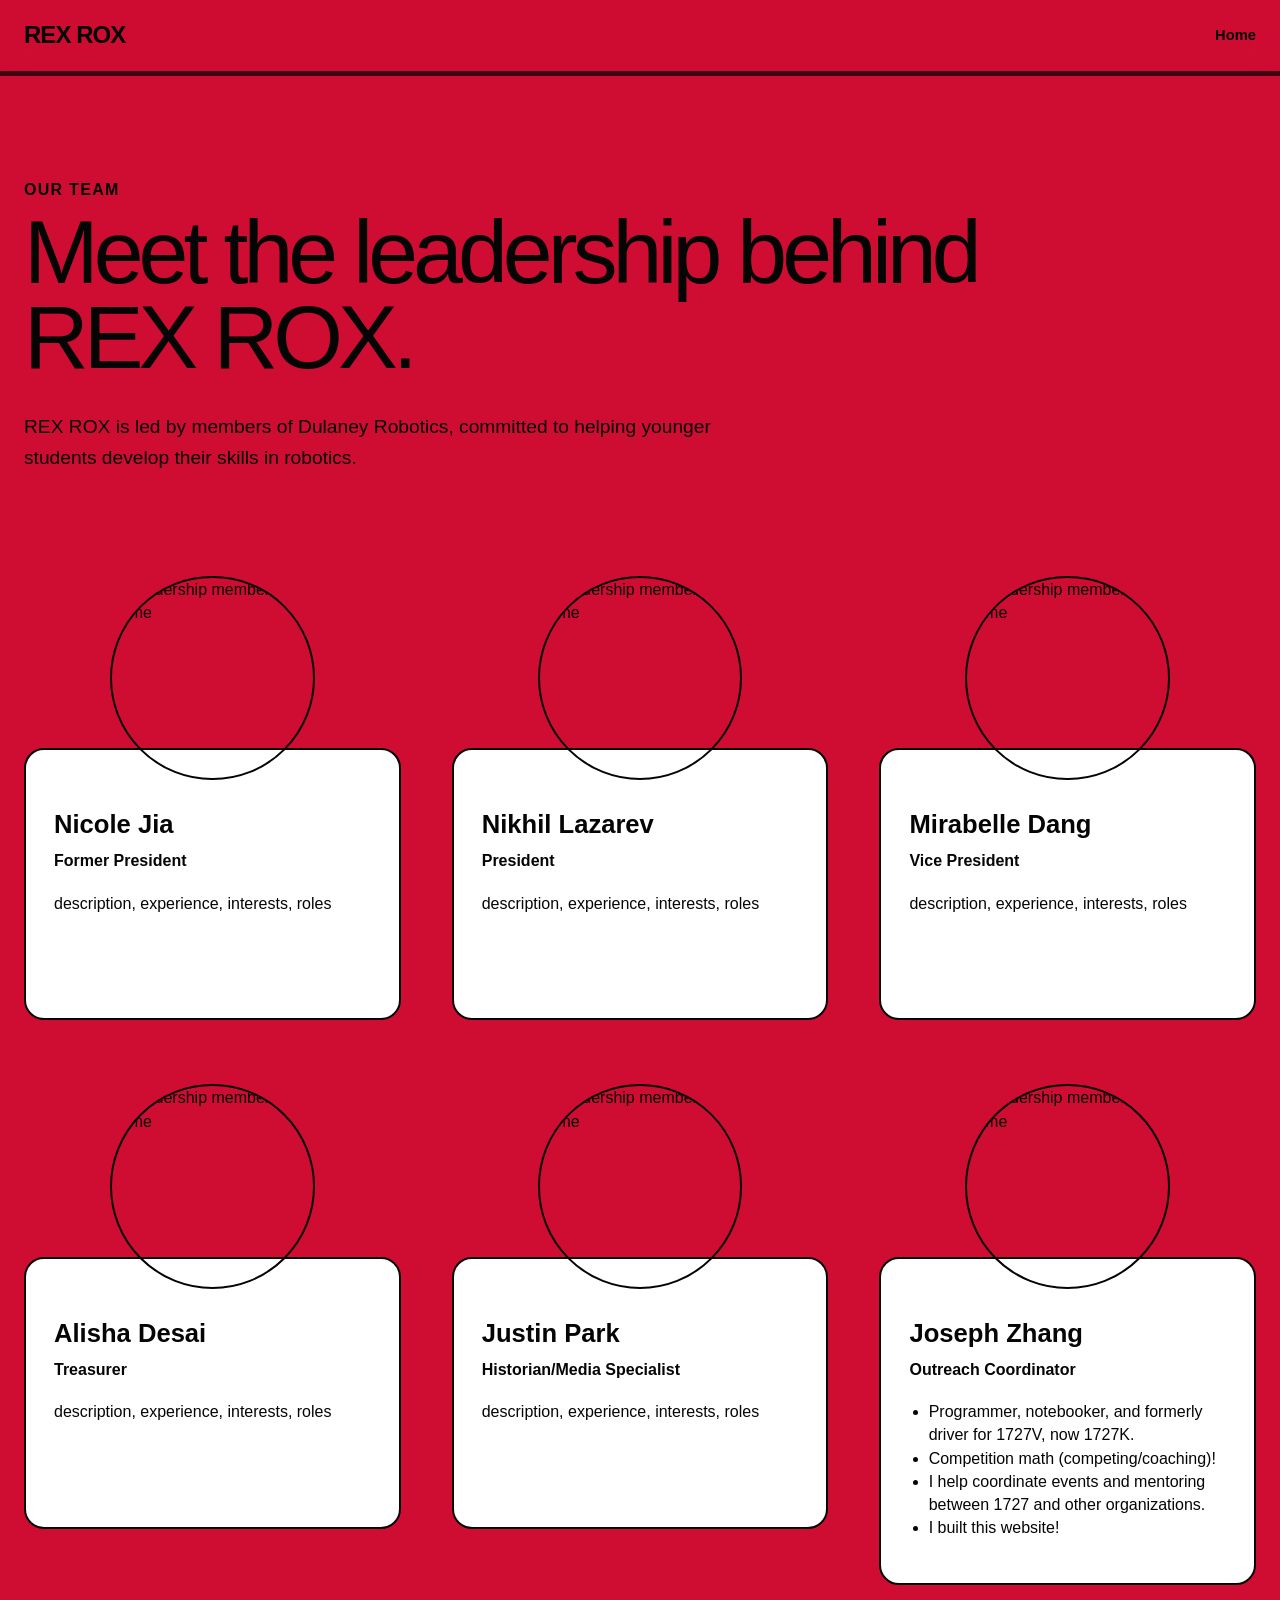
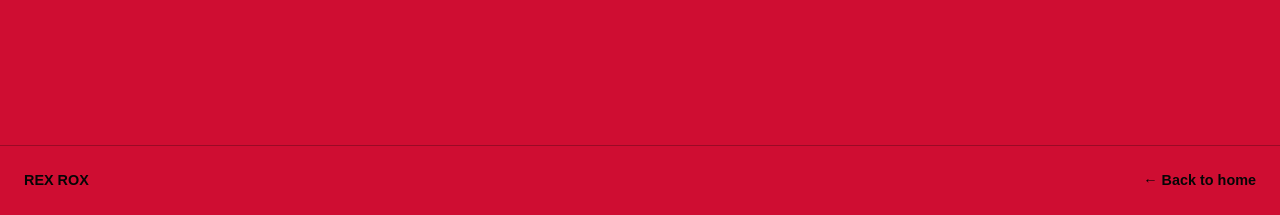
==== about.html @ 052d2d2e "Added about me section" ====
<!doctype html>
<html lang="en">
<head>
    <meta charset="utf-8">
    <meta name="viewport" content="width=device-width, initial-scale=1">

    <title>About Us | REX ROX</title>

    <link rel="icon" type="image/png" href="assets/images/favicon.png">
    <link rel="stylesheet" href="css/style.css">
</head>

<body class="about-page">

    <header class="site-header">
        <a class="brand" href="index.html">REX ROX</a>

        <nav class="site-nav">
            <a href="index.html">Home</a>
        </nav>
    </header>

    <main class="about-main">

        <section class="about-intro section-shell">
            <p class="eyebrow">OUR TEAM</p>
            <h1>Meet the leadership behind REX ROX.</h1>

            <p class="about-intro-text">
                REX ROX is led by members of Dulaney Robotics, committed
                to helping younger students develop their skills in robotics.
            </p>
        </section>

        <section class="leadership section-shell">

            <div class="leadership-grid">

                <article class="leader-card">
                    <img
                        class="leader-photo"
                        src="assets/images/leader-1.jpg"
                        alt="Leadership member name"
                    >

                    <div class="leader-info">
                        <h2>Nicole Jia</h2>
                        <p class="leader-role">Former President</p>
                        <p>
                            description, experience, interests, roles
                        </p>
                    </div>
                </article>


                <article class="leader-card">
                    <img
                        class="leader-photo"
                        src="assets/images/leader-2.jpg"
                        alt="Leadership member name"
                    >

                    <div class="leader-info">
                        <h2>Nikhil Lazarev</h2>
                        <p class="leader-role">President</p>
                        <p>
                            description, experience, interests, roles
                        </p>
                    </div>
                </article>


                <article class="leader-card">
                    <img
                        class="leader-photo"
                        src="assets/images/leader-3.jpg"
                        alt="Leadership member name"
                    >

                    <div class="leader-info">
                        <h2>Mirabelle Dang</h2>
                        <p class="leader-role">Vice President</p>
                        <p>
                            description, experience, interests, roles
                        </p>
                    </div>
                </article>


                <article class="leader-card">
                    <img
                        class="leader-photo"
                        src="assets/images/leader-4.jpg"
                        alt="Leadership member name"
                    >

                    <div class="leader-info">
                        <h2>Alisha Desai</h2>
                        <p class="leader-role">Treasurer</p>
                        <p>
                            description, experience, interests, roles
                        </p>
                    </div>
                </article>


                <article class="leader-card">
                    <img
                        class="leader-photo"
                        src="assets/images/leader-5.jpg"
                        alt="Leadership member name"
                    >

                    <div class="leader-info">
                        <h2>Justin Park</h2>
                        <p class="leader-role">Historian/Media Specialist</p>
                        <p>
                            description, experience, interests, roles
                        </p>
                    </div>
                </article>


                <article class="leader-card">
                    <img
                        class="leader-photo"
                        src="assets/images/leader-6.jpg"
                        alt="Leadership member name"
                    >

                    <div class="leader-info">
                        <h2>Joseph Zhang</h2>
                        <p class="leader-role">Outreach Coordinator</p>
                        <ul>
                          <li>Programmer, notebooker, and formerly driver for 1727V, now 1727K.</li>
                          <li>Competition math (competing/coaching)!</li>
                          <li>I help coordinate events and mentoring between 1727 and other organizations.</li>
                          <li>I built this website!</li>
                        </ul>
                    </div>
                </article>

            </div>

        </section>

    </main>

    <footer class="site-footer">
        <span>REX ROX</span>
        <a href="index.html">← Back to home</a>
    </footer>

</body>
</html>
---- css/style.css ----
:root {
    --red: #cf0d32;
    --orange: #ffa30a;
    --peach: #ffb36b;
    --black: #050505;
    --white: #ffffff;
    --radius: 1.25rem;
    --page-width: 92rem;
    --header-height: 4.75rem;
}

*, *::before, *::after { box-sizing: border-box; }

html {
    scroll-behavior: smooth;
    scroll-padding-top: calc(var(--header-height) + 1rem);
}

body {
    margin: 0;
    background: var(--red);
    color: var(--black);
    font-family: 'Inter', Arial, Helvetica, sans-serif;
    line-height: 1.45;
}

h1, h2 {
    font-family: Arial, Helvetica, sans-serif;
}

img { display: block; max-width: 100%; }
a { color: inherit; }

.section-shell {
    width: min(calc(100% - 3rem), var(--page-width));
    margin-inline: auto;
}

.sr-only {
    position: absolute;
    width: 1px;
    height: 1px;
    padding: 0;
    margin: -1px;
    overflow: hidden;
    clip: rect(0, 0, 0, 0);
    white-space: nowrap;
    border: 0;
}

/* Header */

.site-header {
    position: sticky;
    top: 0;
    z-index: 20;
    min-height: var(--header-height);
    display: flex;
    align-items: center;
    justify-content: space-between;
    gap: 2rem;
    padding: .85rem max(1.5rem, calc((100vw - var(--page-width)) / 2));
    background: rgba(207, 13, 50, .92);
    border-bottom: 5px solid rgba(0, 0, 0, 0.7);
    backdrop-filter: blur(12px);
}

.brand {
    font-size: 1.5rem;
    font-weight: 700;
    text-decoration: none;
    letter-spacing: -.04em;
}

.site-nav {
    display: flex;
    gap: 1.4rem;
    align-items: center;
}

.site-nav a {
    position: relative;
    text-decoration: none;
    font-size: .92rem;
    font-weight: 700;
}

.site-nav a::after {
    content: "";
    position: absolute;

    left: 50%;
    bottom: -0.35rem;

    width: 0;
    height: 2px;

    background: currentColor;

    transform: translateX(-50%);
    transition: width 200ms ease;
}

.site-nav a:hover::after,
.site-nav a:focus-visible::after {
    width: 100%;
}

.nav-toggle {
    display: none;
    border: 0;
    background: transparent;
}

.nav-toggle > span:not(.sr-only) {
    width: 1.5rem;
    height: 2px;
    display: block;
    margin: .3rem;
    background: var(--black);
}

/* Hero */

.hero {
    min-height: calc(100svh - var(--header-height));
    display: grid;
    grid-template-columns: minmax(0, 1.15fr) minmax(20rem, .85fr);
    gap: clamp(2rem, 7vw, 7rem);
    align-items: center;
    padding-block: clamp(3rem, 7vw, 6rem);
}

.hero-copy {
    min-height: 38rem;
    display: flex;
    flex-direction: column;
    justify-content: space-between;
    align-items: flex-start;
}

.hero h1 {
    margin: 0;
    color: var(--white);
    font-size: clamp(5rem, 11vw, 10rem);
    font-weight: 400;
    line-height: .82;
    letter-spacing: -.075em;
}

.hero-kicker {
    max-width: 34rem;
    margin: 2rem 0 0;
    font-size: clamp(1.2rem, 2vw, 1.8rem);
}

.issue-pill, .date-pill {
    margin: 0;
    border-radius: .9rem;
    font-size: 1rem;
    font-weight: bold;
    /* font-family: 'Anta', Arial, sans-serif; */
}

.issue-pill {
    min-width: 13rem;
    padding: .85rem 2rem;
    background: rgb(255,255,255,0.8);
    text-align: center;
}

.date-pill {
    padding: .8rem 2.2rem;
    border: 2px solid var(--peach);
    color: var(--white);
}

.hero-media { margin: 0; }

.hero-media img {
    width: 100%;
    aspect-ratio: 4 / 4;
    object-fit: cover;
    border: 2px solid var(--peach);
    border-radius: 1.8rem;
}

/* Mission */

.mission { padding-block: clamp(5rem, 10vw, 9rem); }

.mission h2 {
    margin: 0 0 2.5rem;
    font-size: clamp(4rem, 8vw, 8rem);
    font-weight: 400;
    line-height: .9;
    letter-spacing: -.065em;
}

.mission-card {
    max-width: 75rem;
    padding: clamp(1.75rem, 3vw, 2.75rem);
    background: #f7f4f2;
    border: 1.5px solid var(--black);
    border-radius: var(--radius);

    font-size: clamp(1.05rem, 1.3vw, 1.35rem);
    line-height: 1.6;
}

.mission-card p {
    margin: 0;
    /* max-width: 68ch; */
}
.mission-card p + p { margin-top: 2rem; }

.about-me-link {
    color: #4444ff;
    text-decoration: underline;
}

/* Get Started */

.start-section {
    padding-block: clamp(5rem, 9vw, 8rem);
    background: var(--black);
    color: var(--orange);
}

.start-heading { text-align: center; }

.start-heading h2 {
    margin: 0 0 clamp(3rem, 6vw, 6rem);
    font-size: clamp(2.7rem, 5vw, 5rem);
    font-weight: 400;
    line-height: 1.06;
}

.start-heading em { font-weight: 400; }

.action-grid {
    display: grid;
    grid-template-columns: 1fr 1.35fr 1fr;
    gap: clamp(1.5rem, 3vw, 3rem);
    align-items: end;
}

.action-card {
    display: grid;
    gap: .65rem;
    color: inherit;
    text-decoration: none;
    transition: transform 180ms ease;
}

.action-card:hover,
.action-card:focus-visible {
    transform: translateY(-1.1rem);
}

.action-label {
    padding: .9rem 1rem;
    border: 2px solid var(--orange);
    border-radius: 1rem;
    text-align: center;
    font-size: clamp(1.2rem, 2vw, 2rem);
}

.action-body,
.action-media {
    min-height: 14rem;
    display: flex;
    justify-content: center;
    align-items: center;
    padding: 2rem;
    border-radius: 1rem;
    background: var(--orange);
    color: var(--black);
    text-align: center;
    font-size: clamp(1.2rem, 2vw, 1.7rem);
}

.action-media {
    flex-direction: column;
    overflow: hidden;
    padding: 0;
}

.action-media > span { padding: .35rem 1rem; }

.action-media img {
    width: auto;
    height: auto;
    min-height: 10rem;
    max-height: 10rem;
    object-fit: cover;
    padding: 1rem 0;
}

/* Resources */

.resources { padding-block: clamp(5rem, 9vw, 8rem); }

.resources-heading {
    position: relative;
    min-height: 21rem;
}

.resources-heading h2 {
    margin: 0;
    font-size: clamp(4.5rem, 9vw, 8.6rem);
    font-weight: 400;
    line-height: .78;
    letter-spacing: -.075em;
}

.resources-heading {
    position: relative;
}

.student-callout {
    position: absolute;
    bottom: 0rem;
    right: 5rem;
    width: clamp(12rem, 28vw, 24rem);
    height: auto;
}

.resource-grid {
    display: grid;
    grid-template-columns: repeat(3, 1fr);
    gap: clamp(1.5rem, 5vw, 6rem);
}

.resource-card {
    min-height: 24rem;
    display: flex;
    flex-direction: column;
    justify-content: center;
    gap: 1rem;
    padding: 2rem;
    background: var(--white);
    border: 2px solid var(--orange);
    border-radius: 1rem;
    text-align: center;
    text-decoration: none;
    transition: transform 180ms ease, box-shadow 180ms ease;
}

.resource-card:hover,
.resource-card:focus-visible {
    transform: translateY(-.4rem);
    box-shadow: 0 1rem 0 rgba(0, 0, 0, .12);
}

.resource-card img {
    width: 100%;
    height: 15rem;
    object-fit: contain;
}

.resource-card span {
    font-size: 1.15rem;
    font-weight: 700;
}

/* Gallery */

.gallery { padding-block: clamp(5rem, 9vw, 8rem); }
.gallery-heading { margin-bottom: 3rem; }

.eyebrow {
    margin: 0 0 .5rem;
    font-weight: 700;
    letter-spacing: .08em;
}

.gallery-heading h2 {
    max-width: 50rem;
    margin: 0;
    font-size: clamp(3rem, 6vw, 6rem);
    font-weight: 400;
    line-height: .95;
    letter-spacing: -.055em;
}

.gallery-grid {
    display: grid;
    grid-template-columns: repeat(4, 1fr);
    grid-auto-rows: 11rem;
    gap: 1.5rem;
}

.gallery-item,
.gallery-note {
    margin: 0;
    overflow: hidden;
    border: 2px solid var(--black);
    border-radius: 1rem;
}

.gallery-item img {
    width: 100%;
    height: 100%;
    object-fit: cover;
}

.gallery-item--large,
.gallery-note--large {
    grid-column: span 4;
    grid-row: span 3;
}

.gallery-item--tall,
.gallery-note--tall {
    grid-row: span 2;
}

.gallery-note {
    display: flex;
    align-items: flex-end;
    padding: 1.6rem;
    font-size: 1.2rem;
}

.gallery-note p { margin: 0; }
.gallery-note--orange { background: #ff5508; }
.gallery-note--peach { background: var(--peach); }

/* Socials */

.socials {
    display: grid;
    grid-template-columns: 1.15fr .85fr;
    gap: clamp(2rem, 6vw, 6rem);
    padding-block: clamp(5rem, 9vw, 8rem);
}

.social-card {
    min-height: 40rem;
    display: flex;
    flex-direction: column;
    padding: clamp(2rem, 5vw, 5rem);
    background: var(--peach);
    border: 2px solid var(--orange);
    border-radius: 1.6rem;
}

.social-card h2 {
    margin: 0 0 auto;
    text-align: center;
    font-size: clamp(5rem, 9vw, 9rem);
    font-weight: 700;
    line-height: .8;
    letter-spacing: -.06em;
}

.social-links {
    display: grid;
    gap: .8rem;
    margin-top: 4rem;
}

.social-links a {
    display: flex;
    justify-content: space-between;
    gap: 2rem;
    padding-block: .8rem;
    border-bottom: 1px solid rgba(0, 0, 0, .4);
    text-decoration: none;
    font-size: 1.2rem;
    font-weight: 700;
}

.social-links span { font-weight: 400; }

.social-link {
    color: #4444ff;
    text-decoration: underline;
}

.social-note {
    margin: 3rem 0 0;
    font-size: 1.1rem;
}

.social-photo { margin: 0; }

.social-photo img {
    width: 100%;
    height: min(42rem, 70vw);
    object-fit: cover;
    border: 2px solid var(--black);
    border-radius: 1.6rem;
}

.social-photo figcaption {
    margin-top: .75rem;
    font-size: .9rem;
}

/* Footer */

.site-footer {
    display: flex;
    justify-content: space-between;
    gap: 2rem;
    padding: 1.5rem max(1.5rem, calc((100vw - var(--page-width)) / 2));
    border-top: 1px solid rgba(0, 0, 0, .25);
    font-size: .9rem;
    font-weight: bold;
}

/* Scroll reveal animation */

.reveal {
    opacity: 0;
    transition:
        opacity 700ms ease,
        transform 700ms ease;
    will-change: opacity, transform;
}

.reveal-left {
    transform: translateX(-50px);
}

.reveal-right {
    transform: translateX(50px);
}

.reveal-up {
    transform: translateY(40px);
}

.reveal-delay-1 {
    transition-delay: 140ms;
}

.reveal.is-visible {
    opacity: 1;
    transform: translate(0, 0);
}

/* Responsive Changes */

@media (max-width: 960px) {
     .gallery-grid {
        grid-template-columns: repeat(2,1fr);
        grid-auto-rows: auto;
        gap: 1rem;
    }

    .gallery-item--large,
    .gallery-note--large {
        display: none;
    }

    .gallery-item,
    .gallery-note,
    .gallery-item--tall,
    .gallery-note--tall {
        grid-column: auto;
        grid-row: auto;
        width: 100%;
    }

    .gallery-item img {
        width: 100%;
        height: auto;
        object-fit: cover;
    }

    .gallery-note {
        min-height: 10rem;
    }
}

@media (max-width: 900px) {
    .site-header {
        align-items: center;
        flex-wrap: wrap;
    }

    .nav-toggle {
        display: block;
        cursor: pointer;
    }

    .site-nav {
        width: 100%;
        display: none;
        flex-direction: column;
        align-items: flex-start;
        padding-bottom: 1rem;
    }

    .site-nav.is-open { display: flex; }

    .hero {
        grid-template-columns: 1fr;
        min-height: auto;
    }

    .hero-copy { min-height: 29rem; }
    .hero-media { max-width: 34rem; }

    .action-grid,
    .resource-grid,
    .socials {
        grid-template-columns: 1fr;
    }

    .action-card--schedule { order: -1; }

    .resources-heading { min-height: 18rem; }
    .resource-card { min-height: 19rem; }

    .gallery-grid { grid-template-columns: repeat(2, 1fr); }
    .social-photo img { display: none; }
}

@media (max-width: 768px) {
    .student-callout {
        display: none;
    }

    .action-body,
    .action-media {
        min-height: 10rem;
    }

    .resources-heading h2 {
        font-size: clamp(3.2rem, 15vw, 4rem);
        line-height: 0.85;
    }

    .resources-heading {
        min-height: auto;
        margin-bottom: 2rem;
    }

    .resource-card {
        min-height: auto;
        padding: 1.5rem;
    }

    .resource-card img {
        height: auto;
        max-height: 10rem;
        object-fit: contain;
    }

    .action-media img {
        max-height: 8rem;
        min-height: 6rem;
    }
    
    .social-links a,
    .site-footer {
        flex-direction: column;
        gap: .25rem;
    }
}

@media (max-width: 560px) {
    .section-shell {
        width: min(calc(100% - 2rem), var(--page-width));
    }

    .hero { padding-top: 2rem; }
    .hero-copy { min-height: 23rem; }

    .hero h1 {
        font-size: clamp(4.4rem, 25vw, 7rem);
    }

    .issue-pill { min-width: 10rem; }

    .mission h2,
    .resources-heading h2 {
        font-size: clamp(3.7rem, 20vw, 6rem);
    }

    .mission-card { font-size: 1.15rem; }

    .resources-heading { min-height: 15rem; }

    .gallery-grid { grid-template-columns: 1fr; }

    .social-card { min-height: 32rem; }
}

@media (prefers-reduced-motion: reduce) {
    html { scroll-behavior: auto; }

    *, *::before, *::after {
        transition-duration: .01ms !important;
        animation-duration: .01ms !important;
    }

    .reveal {
        opacity: 1;
        transform: none;
        transition: none;
    }
}







/* ============================================================
   ABOUT / LEADERSHIP PAGE
   ============================================================ */

.about-main {
    padding-bottom: 6rem;
}

.about-intro {
    padding-block: clamp(4rem, 8vw, 8rem);
}

.about-intro h1 {
    max-width: 60rem;
    margin: 0;
    font-size: clamp(3.5rem, 7vw, 7rem);
    font-weight: 400;
    line-height: 0.95;
    letter-spacing: -0.055em;
}

.about-intro-text {
    max-width: 45rem;
    margin: 2rem 0 0;
    font-size: clamp(1.05rem, 1.5vw, 1.35rem);
    line-height: 1.6;
}


/* Leadership grid */

.leadership {
    padding-bottom: 4rem;
}

.leadership-grid {
    display: grid;
    grid-template-columns: repeat(3, 1fr);
    gap: clamp(3rem, 5vw, 5rem) clamp(2rem, 4vw, 4rem);
}


/* Individual member */

.leader-card {
    display: flex;
    flex-direction: column;
    align-items: center;
}

.leader-photo {
    width: clamp(10rem, 16vw, 14rem);
    aspect-ratio: 1;
    object-fit: cover;

    border-radius: 50%;
    border: 2px solid var(--black);

    margin-bottom: -2rem;

    position: relative;
    z-index: 1;
}

.leader-info {
    width: 100%;
    min-height: 17rem;

    padding: 3.5rem 1.75rem 1.75rem;

    background: var(--white);
    border: 2px solid var(--black);
    border-radius: var(--radius);
}

.leader-info h2 {
    margin: 0;
    font-size: 1.6rem;
}

.leader-info ul {
    padding-left: 1.2rem;
    margin-left: 0;
}

.leader-role {
    margin: 0.35rem 0 1.2rem;
    font-weight: 600;
}

.leader-info p:last-child {
    margin-bottom: 0;
    line-height: 1.55;
}


/* About page footer link */

.site-footer a {
    text-decoration: none;
    font-weight: 600;
}

.site-footer a:hover {
    text-decoration: underline;
}


/* Tablet */

@media (max-width: 900px) {

    .leadership-grid {
        grid-template-columns: repeat(2, 1fr);
    }

}


/* Phone */

@media (max-width: 768px) {

    .leadership-grid {
        grid-template-columns: 1fr;
        gap: 3.5rem;
    }

    .leader-card {
        max-width: 32rem;
        width: 100%;
        margin-inline: auto;
    }

    .leader-photo {
        width: 11rem;
    }

    .leader-info {
        min-height: auto;
    }

}
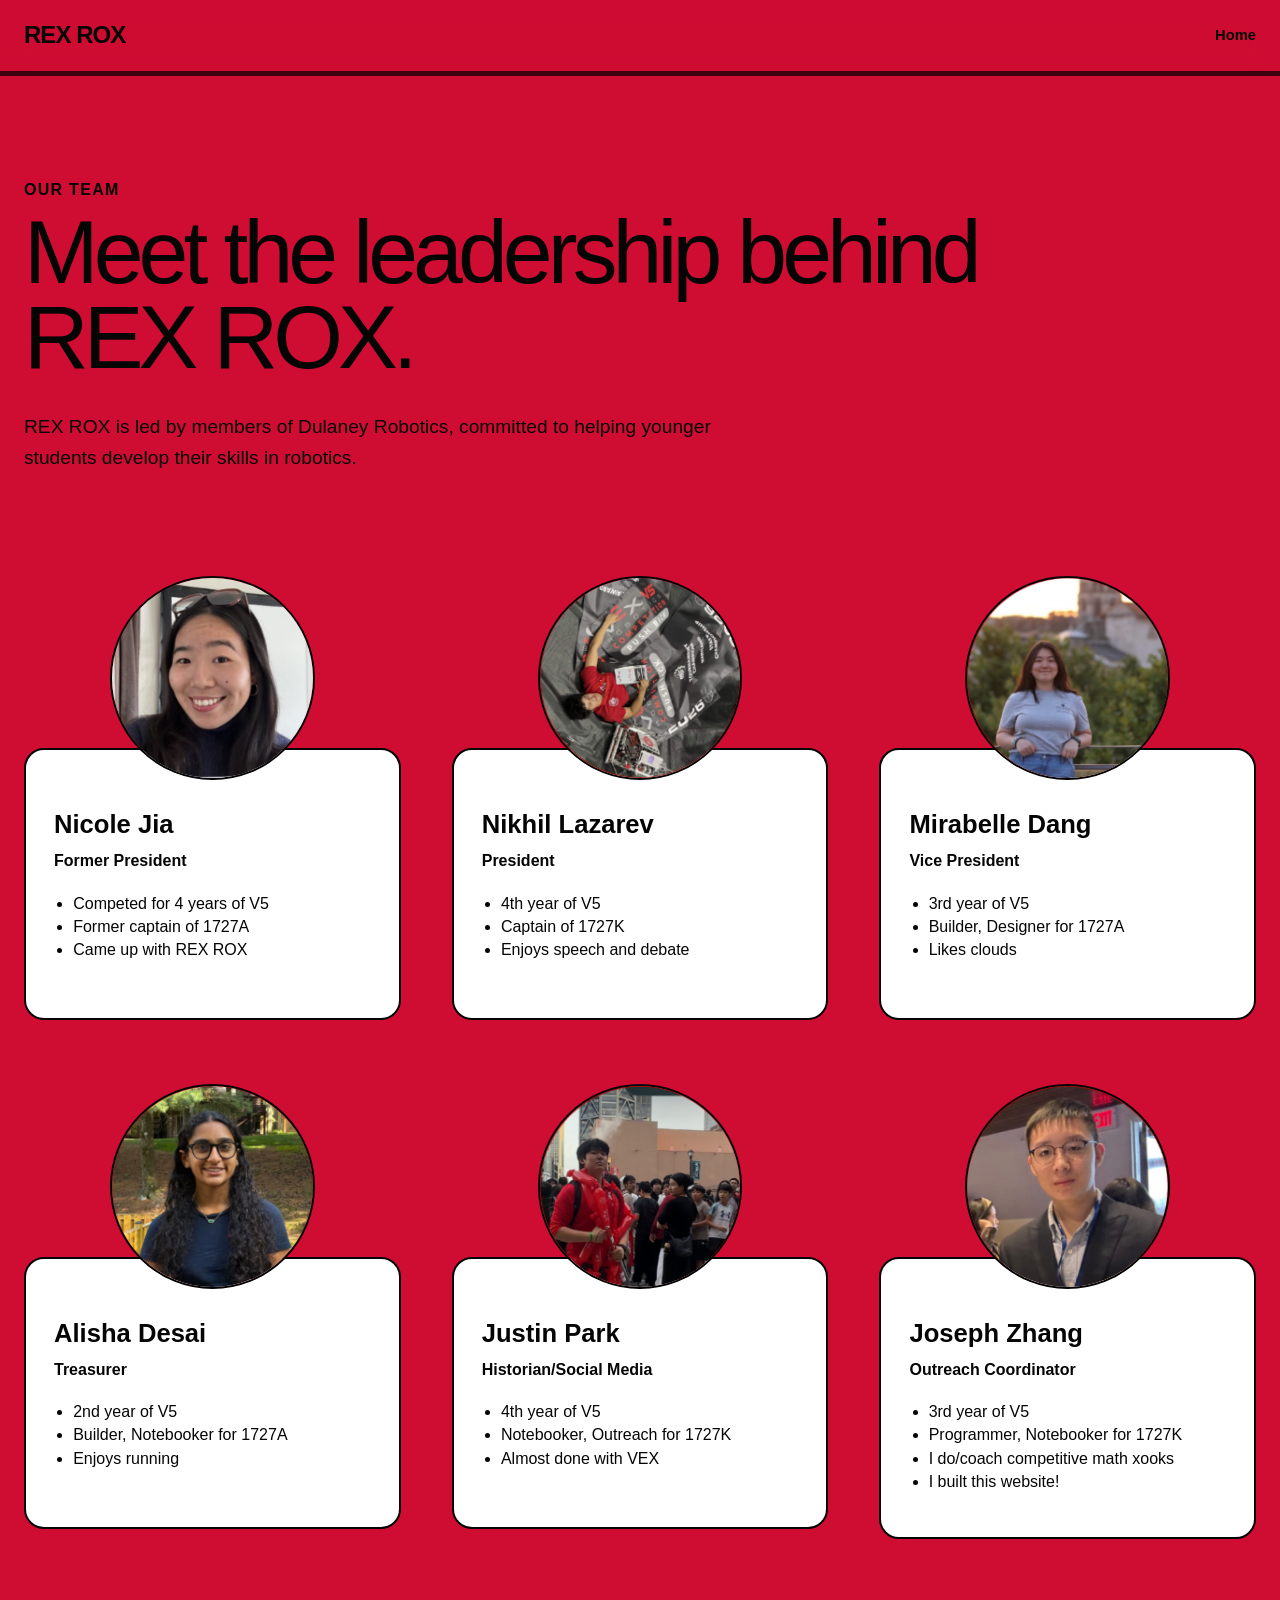
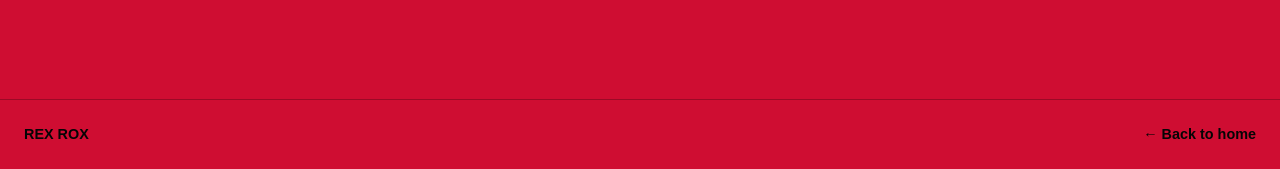
==== commit 940adeed: "Filled out about-me" ====
--- a/about.html
+++ b/about.html
@@ -39,7 +39,7 @@
                 <article class="leader-card">
                     <img
                         class="leader-photo"
-                        src="assets/images/leader-1.jpg"
+                        src="assets/images/nicole.png"
                         alt="Leadership member name"
                     >
 
@@ -47,7 +47,11 @@
                         <h2>Nicole Jia</h2>
                         <p class="leader-role">Former President</p>
                         <p>
-                            description, experience, interests, roles
+                            <ul>
+                                <li>Competed for 4 years of V5</li>
+                                <li>Former captain of 1727A</li>
+                                <li>Came up with REX ROX</li>
+                            </ul>
                         </p>
                     </div>
                 </article>
@@ -56,7 +60,7 @@
                 <article class="leader-card">
                     <img
                         class="leader-photo"
-                        src="assets/images/leader-2.jpg"
+                        src="assets/images/nikhil.png"
                         alt="Leadership member name"
                     >
 
@@ -64,7 +68,11 @@
                         <h2>Nikhil Lazarev</h2>
                         <p class="leader-role">President</p>
                         <p>
-                            description, experience, interests, roles
+                            <ul>
+                                <li>4th year of V5</li>
+                                <li>Captain of 1727K</li>
+                                <li>Enjoys speech and debate</li>
+                            </ul>
                         </p>
                     </div>
                 </article>
@@ -73,7 +81,7 @@
                 <article class="leader-card">
                     <img
                         class="leader-photo"
-                        src="assets/images/leader-3.jpg"
+                        src="assets/images/mirabelle.png"
                         alt="Leadership member name"
                     >
 
@@ -81,7 +89,11 @@
                         <h2>Mirabelle Dang</h2>
                         <p class="leader-role">Vice President</p>
                         <p>
-                            description, experience, interests, roles
+                            <ul>
+                                <li>3rd year of V5</li>
+                                <li>Builder, Designer for 1727A</li>
+                                <li>Likes clouds</li>
+                            </ul>
                         </p>
                     </div>
                 </article>
@@ -90,7 +102,7 @@
                 <article class="leader-card">
                     <img
                         class="leader-photo"
-                        src="assets/images/leader-4.jpg"
+                        src="assets/images/alisha.png"
                         alt="Leadership member name"
                     >
 
@@ -98,7 +110,11 @@
                         <h2>Alisha Desai</h2>
                         <p class="leader-role">Treasurer</p>
                         <p>
-                            description, experience, interests, roles
+                            <ul>
+                                <li>2nd year of V5</li>
+                                <li>Builder, Notebooker for 1727A</li>
+                                <li>Enjoys running</li>
+                            </ul>
                         </p>
                     </div>
                 </article>
@@ -107,15 +123,19 @@
                 <article class="leader-card">
                     <img
                         class="leader-photo"
-                        src="assets/images/leader-5.jpg"
+                        src="assets/images/justin.png"
                         alt="Leadership member name"
                     >
 
                     <div class="leader-info">
                         <h2>Justin Park</h2>
-                        <p class="leader-role">Historian/Media Specialist</p>
+                        <p class="leader-role">Historian/Social Media</p>
                         <p>
-                            description, experience, interests, roles
+                            <ul>
+                                <li>4th year of V5</li>
+                                <li>Notebooker, Outreach for 1727K</li>
+                                <li>Almost done with VEX</li>
+                            </ul>
                         </p>
                     </div>
                 </article>
@@ -124,7 +144,7 @@
                 <article class="leader-card">
                     <img
                         class="leader-photo"
-                        src="assets/images/leader-6.jpg"
+                        src="assets/images/joseph.png"
                         alt="Leadership member name"
                     >
 
@@ -132,9 +152,9 @@
                         <h2>Joseph Zhang</h2>
                         <p class="leader-role">Outreach Coordinator</p>
                         <ul>
-                          <li>Programmer, notebooker, and formerly driver for 1727V, now 1727K.</li>
-                          <li>Competition math (competing/coaching)!</li>
-                          <li>I help coordinate events and mentoring between 1727 and other organizations.</li>
+                          <li>3rd year of V5</li>
+                          <li>Programmer, Notebooker for 1727K</li>
+                          <li>I do/coach competitive math xooks</li>
                           <li>I built this website!</li>
                         </ul>
                     </div>
